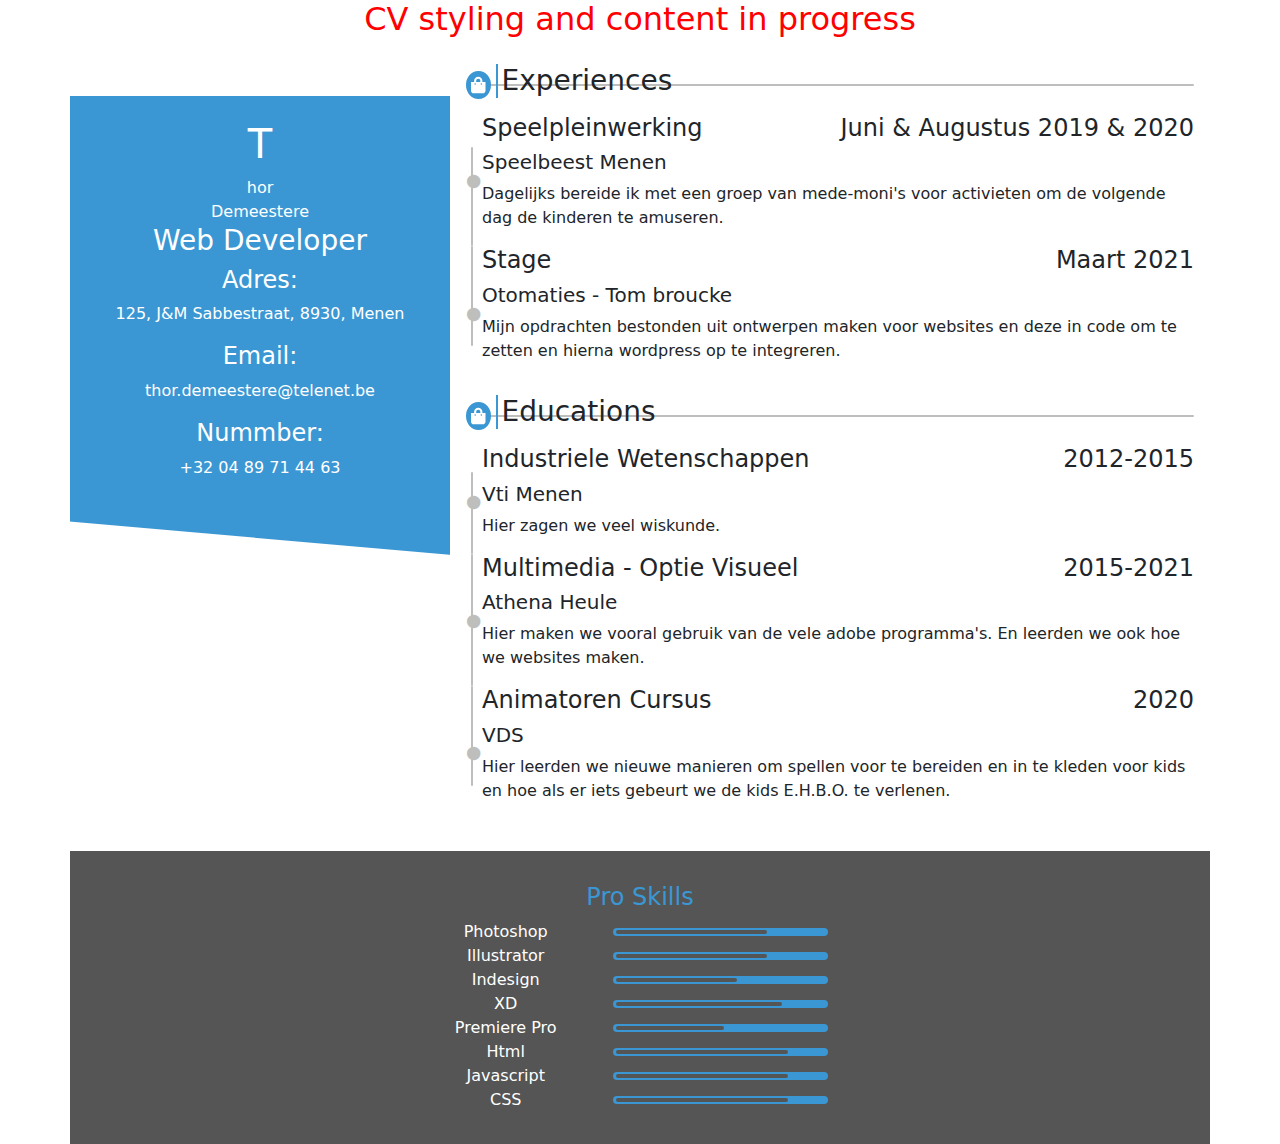
==== cv/index.html @ fda24f44 "site" ====
<!doctype html><html lang="en"><head><meta charset="UTF-8"><meta http-equiv="X-UA-Compatible" content="IE=edge"><meta name="viewport" content="width=device-width,initial-scale=1"><title>Document</title><script defer="defer" src="bundled.js?836dd555b9606986f4a6"></script><link href="./main.css?836dd555b9606986f4a6" rel="stylesheet"></head><body class="m-auto"><div class="container p-0 mt-5 d-flex"><div class="col-4 text-center text-white bookmarklinks"><div class="p-3 mt-5 bg-primary"><h2><h1>T</h1>hor<br>Demeestere</h2><h3>Web Developer</h3><h4>Adres:</h4><p>125, J&M Sabbestraat, 8930, Menen</p><h4>Email:</h4><p>thor.demeestere@telenet.be</p><h4>Nummber:</h4><p>+32 04 89 71 44 63</p></div><div class="rotate"></div></div><div class="col-8 p-3"><div class="experiences timeblocks"><h3 class="d-flex flex-wrap align-items-center"><i class="fas fa-shopping-bag"></i><div class="h3">Experiences</div><div class="line w-100"></div></h3><ul class="list experiencelist timeblockslist"><li><timeitem-blok location="Speelpleinwerking" time="Juni & Augustus 2019 & 2020" workplace="Speelbeest Menen" text="Dagelijks bereide ik met een groep van mede-moni's voor activieten om de volgende dag de kinderen te amuseren."></timeitem-blok></li><li><timeitem-blok location="Stage" time="Maart 2021" workplace="Otomaties - Tom broucke" text="Mijn opdrachten bestonden uit ontwerpen maken voor websites en deze in code om te zetten en hierna wordpress op te integreren."></timeitem-blok></li></ul></div><div class="Educations timeblocks"><h3 class="d-flex flex-wrap align-items-center"><i class="fas fa-shopping-bag"></i><div class="h3">Educations</div><div class="line w-100"></div></h3><ul class="list experiencelist timeblockslist"><li><timeitem-blok location="Industriele Wetenschappen" time="2012-2015" workplace="Vti Menen" text="Hier zagen we veel wiskunde."></timeitem-blok></li><li><timeitem-blok location="Multimedia - Optie Visueel" time="2015-2021" workplace="Athena Heule" text="Hier maken we vooral gebruik van de vele adobe programma's. En leerden we ook hoe we websites maken."></timeitem-blok></li><li><timeitem-blok location="Animatoren Cursus" time="2020" workplace="VDS" text="Hier leerden we nieuwe manieren om spellen voor te bereiden en in te kleden voor kids en hoe als er iets gebeurt we de kids E.H.B.O. te verlenen."></timeitem-blok></li></ul></div></div></div><footer class="bg-secondary container p-3 d-flex justify-content-around"><div class="proskills text-white p-3 col-5 text-center"><h4 class="text-primary">Pro Skills</h4><skill-component title="Photoshop" procentage="70"></skill-component><skill-component title="Illustrator" procentage="70"></skill-component><skill-component title="Indesign" procentage="56"></skill-component><skill-component title="XD" procentage="77"></skill-component><skill-component title="Premiere Pro" procentage="50"></skill-component><skill-component title="Html" procentage="80"></skill-component><skill-component title="Javascript" procentage="80"></skill-component><skill-component title="CSS" procentage="80"></skill-component></div></footer><div class="warning"><h2>CV styling and content in progress</h2></div></body></html>
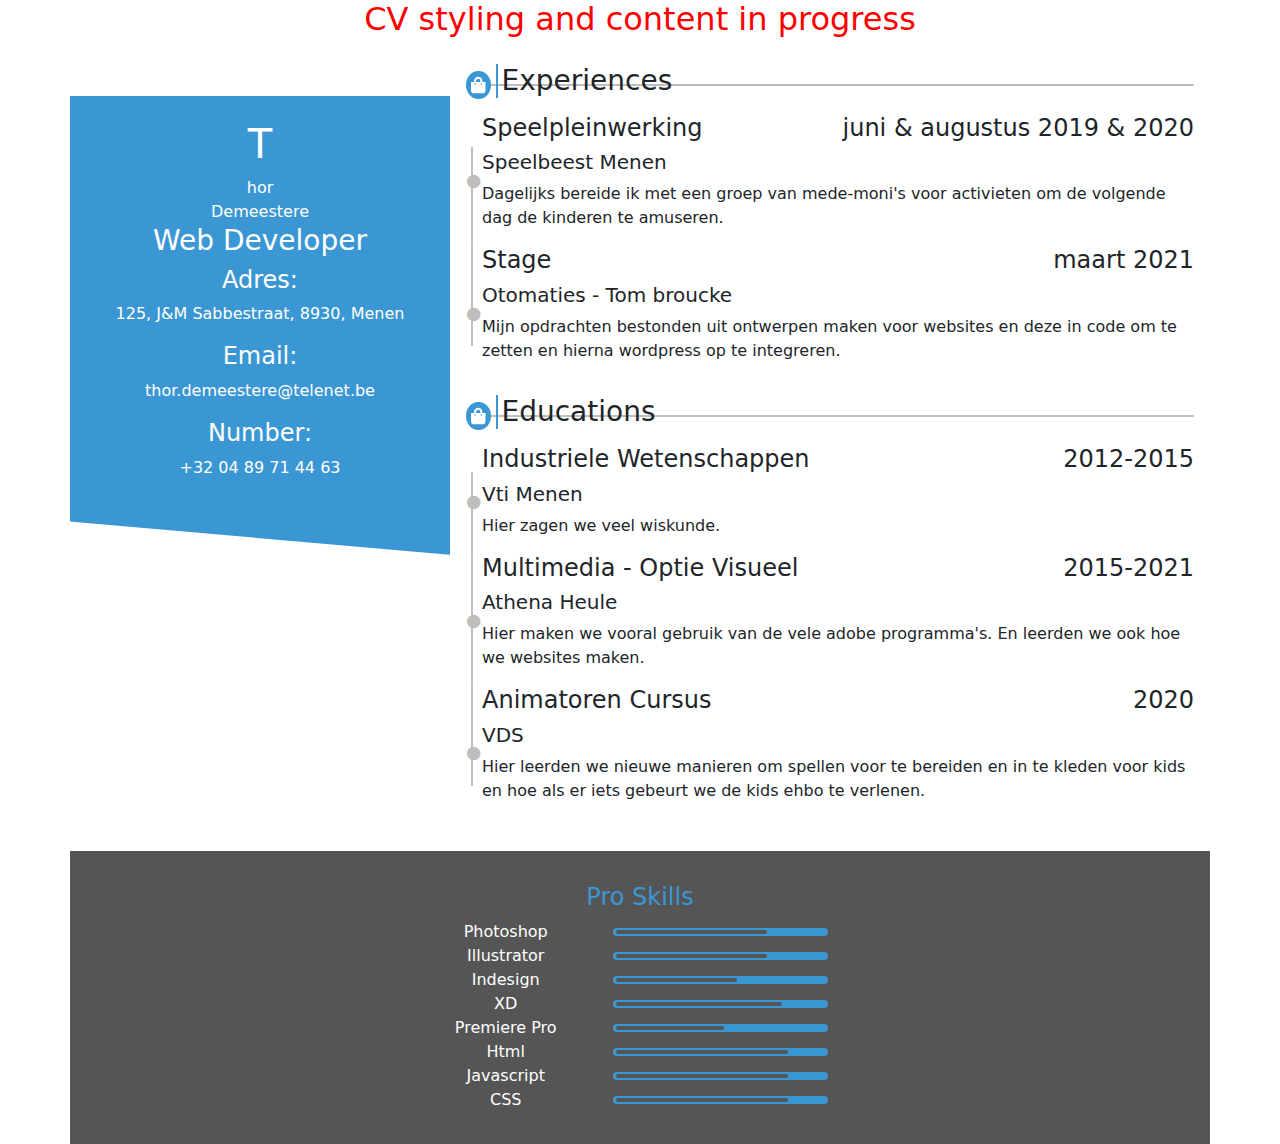
==== commit cdce485b: "Update index.html" ====
--- a/cv/index.html
+++ b/cv/index.html
@@ -1 +1 @@
-<!doctype html><html lang="en"><head><meta charset="UTF-8"><meta http-equiv="X-UA-Compatible" content="IE=edge"><meta name="viewport" content="width=device-width,initial-scale=1"><title>Document</title><script defer="defer" src="bundled.js?836dd555b9606986f4a6"></script><link href="./main.css?836dd555b9606986f4a6" rel="stylesheet"></head><body class="m-auto"><div class="container p-0 mt-5 d-flex"><div class="col-4 text-center text-white bookmarklinks"><div class="p-3 mt-5 bg-primary"><h2><h1>T</h1>hor<br>Demeestere</h2><h3>Web Developer</h3><h4>Adres:</h4><p>125, J&M Sabbestraat, 8930, Menen</p><h4>Email:</h4><p>thor.demeestere@telenet.be</p><h4>Nummber:</h4><p>+32 04 89 71 44 63</p></div><div class="rotate"></div></div><div class="col-8 p-3"><div class="experiences timeblocks"><h3 class="d-flex flex-wrap align-items-center"><i class="fas fa-shopping-bag"></i><div class="h3">Experiences</div><div class="line w-100"></div></h3><ul class="list experiencelist timeblockslist"><li><timeitem-blok location="Speelpleinwerking" time="Juni & Augustus 2019 & 2020" workplace="Speelbeest Menen" text="Dagelijks bereide ik met een groep van mede-moni's voor activieten om de volgende dag de kinderen te amuseren."></timeitem-blok></li><li><timeitem-blok location="Stage" time="Maart 2021" workplace="Otomaties - Tom broucke" text="Mijn opdrachten bestonden uit ontwerpen maken voor websites en deze in code om te zetten en hierna wordpress op te integreren."></timeitem-blok></li></ul></div><div class="Educations timeblocks"><h3 class="d-flex flex-wrap align-items-center"><i class="fas fa-shopping-bag"></i><div class="h3">Educations</div><div class="line w-100"></div></h3><ul class="list experiencelist timeblockslist"><li><timeitem-blok location="Industriele Wetenschappen" time="2012-2015" workplace="Vti Menen" text="Hier zagen we veel wiskunde."></timeitem-blok></li><li><timeitem-blok location="Multimedia - Optie Visueel" time="2015-2021" workplace="Athena Heule" text="Hier maken we vooral gebruik van de vele adobe programma's. En leerden we ook hoe we websites maken."></timeitem-blok></li><li><timeitem-blok location="Animatoren Cursus" time="2020" workplace="VDS" text="Hier leerden we nieuwe manieren om spellen voor te bereiden en in te kleden voor kids en hoe als er iets gebeurt we de kids E.H.B.O. te verlenen."></timeitem-blok></li></ul></div></div></div><footer class="bg-secondary container p-3 d-flex justify-content-around"><div class="proskills text-white p-3 col-5 text-center"><h4 class="text-primary">Pro Skills</h4><skill-component title="Photoshop" procentage="70"></skill-component><skill-component title="Illustrator" procentage="70"></skill-component><skill-component title="Indesign" procentage="56"></skill-component><skill-component title="XD" procentage="77"></skill-component><skill-component title="Premiere Pro" procentage="50"></skill-component><skill-component title="Html" procentage="80"></skill-component><skill-component title="Javascript" procentage="80"></skill-component><skill-component title="CSS" procentage="80"></skill-component></div></footer><div class="warning"><h2>CV styling and content in progress</h2></div></body></html>+<!doctype html><html lang="en"><head><meta charset="UTF-8"><meta http-equiv="X-UA-Compatible" content="IE=edge"><meta name="viewport" content="width=device-width,initial-scale=1"><title>Document</title><script defer="defer" src="bundled.js?836dd555b9606986f4a6"></script><link href="./main.css?836dd555b9606986f4a6" rel="stylesheet"></head><body class="m-auto"><div class="container p-0 mt-5 d-flex"><div class="col-4 text-center text-white bookmarklinks"><div class="p-3 mt-5 bg-primary"><h2><h1>T</h1>hor<br>Demeestere</h2><h3>Web Developer</h3><h4>Adres:</h4><p>125, J&M Sabbestraat, 8930, Menen</p><h4>Email:</h4><p>thor.demeestere@telenet.be</p><h4>Number:</h4><p>+32 04 89 71 44 63</p></div><div class="rotate"></div></div><div class="col-8 p-3"><div class="experiences timeblocks"><h3 class="d-flex flex-wrap align-items-center"><i class="fas fa-shopping-bag"></i><div class="h3">Experiences</div><div class="line w-100"></div></h3><ul class="list experiencelist timeblockslist"><li><timeitem-blok location="Speelpleinwerking" time="juni & augustus 2019 & 2020" workplace="Speelbeest Menen" text="Dagelijks bereide ik met een groep van mede-moni's voor activieten om de volgende dag de kinderen te amuseren."></timeitem-blok></li><li><timeitem-blok location="Stage" time="maart 2021" workplace="Otomaties - Tom broucke" text="Mijn opdrachten bestonden uit ontwerpen maken voor websites en deze in code om te zetten en hierna wordpress op te integreren."></timeitem-blok></li></ul></div><div class="Educations timeblocks"><h3 class="d-flex flex-wrap align-items-center"><i class="fas fa-shopping-bag"></i><div class="h3">Educations</div><div class="line w-100"></div></h3><ul class="list experiencelist timeblockslist"><li><timeitem-blok location="Industriele Wetenschappen" time="2012-2015" workplace="Vti Menen" text="Hier zagen we veel wiskunde."></timeitem-blok></li><li><timeitem-blok location="Multimedia - Optie Visueel" time="2015-2021" workplace="Athena Heule" text="Hier maken we vooral gebruik van de vele adobe programma's. En leerden we ook hoe we websites maken."></timeitem-blok></li><li><timeitem-blok location="Animatoren Cursus" time="2020" workplace="VDS" text="Hier leerden we nieuwe manieren om spellen voor te bereiden en in te kleden voor kids en hoe als er iets gebeurt we de kids ehbo te verlenen."></timeitem-blok></li></ul></div></div></div><footer class="bg-secondary container p-3 d-flex justify-content-around"><div class="proskills text-white p-3 col-5 text-center"><h4 class="text-primary">Pro Skills</h4><skill-component title="Photoshop" procentage="70"></skill-component><skill-component title="Illustrator" procentage="70"></skill-component><skill-component title="Indesign" procentage="56"></skill-component><skill-component title="XD" procentage="77"></skill-component><skill-component title="Premiere Pro" procentage="50"></skill-component><skill-component title="Html" procentage="80"></skill-component><skill-component title="Javascript" procentage="80"></skill-component><skill-component title="CSS" procentage="80"></skill-component></div></footer><div class="warning"><h2>CV styling and content in progress</h2></div></body></html>
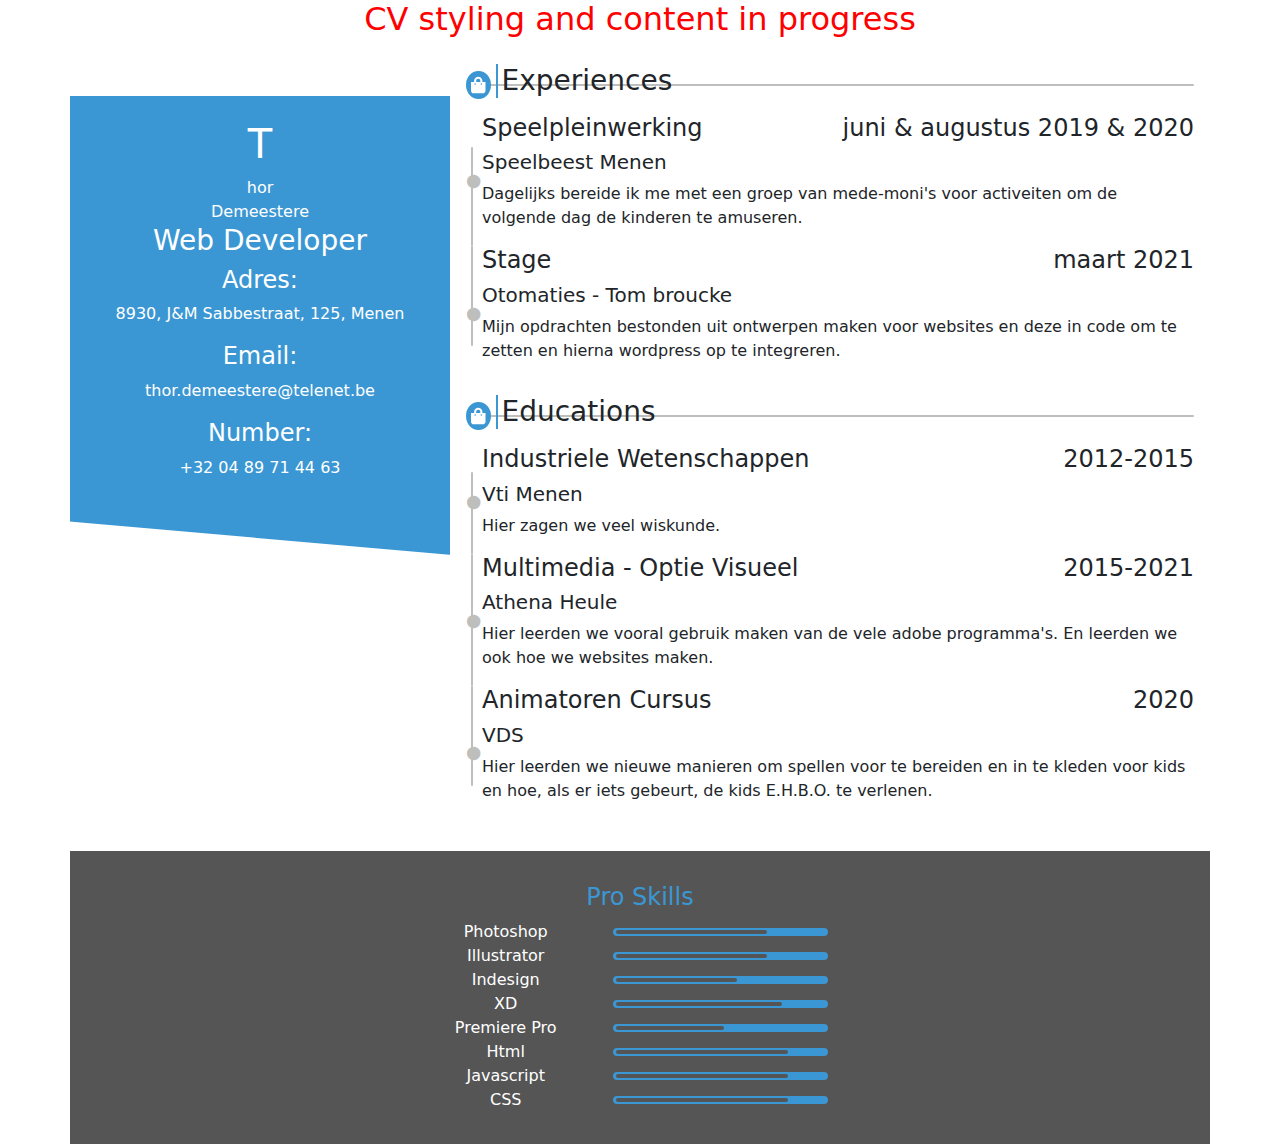
==== commit ca085c35: "added tetris from codepen to play without adds" ====
--- a/cv/index.html
+++ b/cv/index.html
@@ -1 +1 @@
-<!doctype html><html lang="en"><head><meta charset="UTF-8"><meta http-equiv="X-UA-Compatible" content="IE=edge"><meta name="viewport" content="width=device-width,initial-scale=1"><title>Document</title><script defer="defer" src="bundled.js?836dd555b9606986f4a6"></script><link href="./main.css?836dd555b9606986f4a6" rel="stylesheet"></head><body class="m-auto"><div class="container p-0 mt-5 d-flex"><div class="col-4 text-center text-white bookmarklinks"><div class="p-3 mt-5 bg-primary"><h2><h1>T</h1>hor<br>Demeestere</h2><h3>Web Developer</h3><h4>Adres:</h4><p>125, J&M Sabbestraat, 8930, Menen</p><h4>Email:</h4><p>thor.demeestere@telenet.be</p><h4>Number:</h4><p>+32 04 89 71 44 63</p></div><div class="rotate"></div></div><div class="col-8 p-3"><div class="experiences timeblocks"><h3 class="d-flex flex-wrap align-items-center"><i class="fas fa-shopping-bag"></i><div class="h3">Experiences</div><div class="line w-100"></div></h3><ul class="list experiencelist timeblockslist"><li><timeitem-blok location="Speelpleinwerking" time="juni & augustus 2019 & 2020" workplace="Speelbeest Menen" text="Dagelijks bereide ik met een groep van mede-moni's voor activieten om de volgende dag de kinderen te amuseren."></timeitem-blok></li><li><timeitem-blok location="Stage" time="maart 2021" workplace="Otomaties - Tom broucke" text="Mijn opdrachten bestonden uit ontwerpen maken voor websites en deze in code om te zetten en hierna wordpress op te integreren."></timeitem-blok></li></ul></div><div class="Educations timeblocks"><h3 class="d-flex flex-wrap align-items-center"><i class="fas fa-shopping-bag"></i><div class="h3">Educations</div><div class="line w-100"></div></h3><ul class="list experiencelist timeblockslist"><li><timeitem-blok location="Industriele Wetenschappen" time="2012-2015" workplace="Vti Menen" text="Hier zagen we veel wiskunde."></timeitem-blok></li><li><timeitem-blok location="Multimedia - Optie Visueel" time="2015-2021" workplace="Athena Heule" text="Hier maken we vooral gebruik van de vele adobe programma's. En leerden we ook hoe we websites maken."></timeitem-blok></li><li><timeitem-blok location="Animatoren Cursus" time="2020" workplace="VDS" text="Hier leerden we nieuwe manieren om spellen voor te bereiden en in te kleden voor kids en hoe als er iets gebeurt we de kids ehbo te verlenen."></timeitem-blok></li></ul></div></div></div><footer class="bg-secondary container p-3 d-flex justify-content-around"><div class="proskills text-white p-3 col-5 text-center"><h4 class="text-primary">Pro Skills</h4><skill-component title="Photoshop" procentage="70"></skill-component><skill-component title="Illustrator" procentage="70"></skill-component><skill-component title="Indesign" procentage="56"></skill-component><skill-component title="XD" procentage="77"></skill-component><skill-component title="Premiere Pro" procentage="50"></skill-component><skill-component title="Html" procentage="80"></skill-component><skill-component title="Javascript" procentage="80"></skill-component><skill-component title="CSS" procentage="80"></skill-component></div></footer><div class="warning"><h2>CV styling and content in progress</h2></div></body></html>
+<!doctype html><html lang="en"><head><meta charset="UTF-8"><meta http-equiv="X-UA-Compatible" content="IE=edge"><meta name="viewport" content="width=device-width,initial-scale=1"><title>Document</title><script defer="defer" src="bundled.js?287c8a3b5e2765781d81"></script><link href="./main.css?287c8a3b5e2765781d81" rel="stylesheet"></head><body class="m-auto"><div class="container p-0 mt-5 d-flex"><div class="col-4 text-center text-white bookmarklinks"><div class="p-3 mt-5 bg-primary"><h2><h1>T</h1>hor<br>Demeestere</h2><h3>Web Developer</h3><h4>Adres:</h4><p>8930, J&M Sabbestraat, 125, Menen</p><h4>Email:</h4><p>thor.demeestere@telenet.be</p><h4>Number:</h4><p>+32 04 89 71 44 63</p></div><div class="rotate"></div></div><div class="col-8 p-3"><div class="experiences timeblocks"><h3 class="d-flex flex-wrap align-items-center"><i class="fas fa-shopping-bag"></i><div class="h3">Experiences</div><div class="line w-100"></div></h3><ul class="list experiencelist timeblockslist"><li><timeitem-blok location="Speelpleinwerking" time="juni & augustus 2019 & 2020" workplace="Speelbeest Menen" text="Dagelijks bereide ik me met een groep van mede-moni's voor activeiten om de volgende dag de kinderen te amuseren."></timeitem-blok></li><li><timeitem-blok location="Stage" time="maart 2021" workplace="Otomaties - Tom broucke" text="Mijn opdrachten bestonden uit ontwerpen maken voor websites en deze in code om te zetten en hierna wordpress op te integreren."></timeitem-blok></li></ul></div><div class="Educations timeblocks"><h3 class="d-flex flex-wrap align-items-center"><i class="fas fa-shopping-bag"></i><div class="h3">Educations</div><div class="line w-100"></div></h3><ul class="list experiencelist timeblockslist"><li><timeitem-blok location="Industriele Wetenschappen" time="2012-2015" workplace="Vti Menen" text="Hier zagen we veel wiskunde."></timeitem-blok></li><li><timeitem-blok location="Multimedia - Optie Visueel" time="2015-2021" workplace="Athena Heule" text="Hier leerden we vooral gebruik maken van de vele adobe programma's. En leerden we ook hoe we websites maken."></timeitem-blok></li><li><timeitem-blok location="Animatoren Cursus" time="2020" workplace="VDS" text="Hier leerden we nieuwe manieren om spellen voor te bereiden en in te kleden voor kids en hoe, als er iets gebeurt, de kids E.H.B.O. te verlenen."></timeitem-blok></li></ul></div></div></div><footer class="bg-secondary container p-3 d-flex justify-content-around"><div class="proskills text-white p-3 col-5 text-center"><h4 class="text-primary">Pro Skills</h4><skill-component title="Photoshop" procentage="70"></skill-component><skill-component title="Illustrator" procentage="70"></skill-component><skill-component title="Indesign" procentage="56"></skill-component><skill-component title="XD" procentage="77"></skill-component><skill-component title="Premiere Pro" procentage="50"></skill-component><skill-component title="Html" procentage="80"></skill-component><skill-component title="Javascript" procentage="80"></skill-component><skill-component title="CSS" procentage="80"></skill-component></div></footer><div class="warning"><h2>CV styling and content in progress</h2></div></body></html>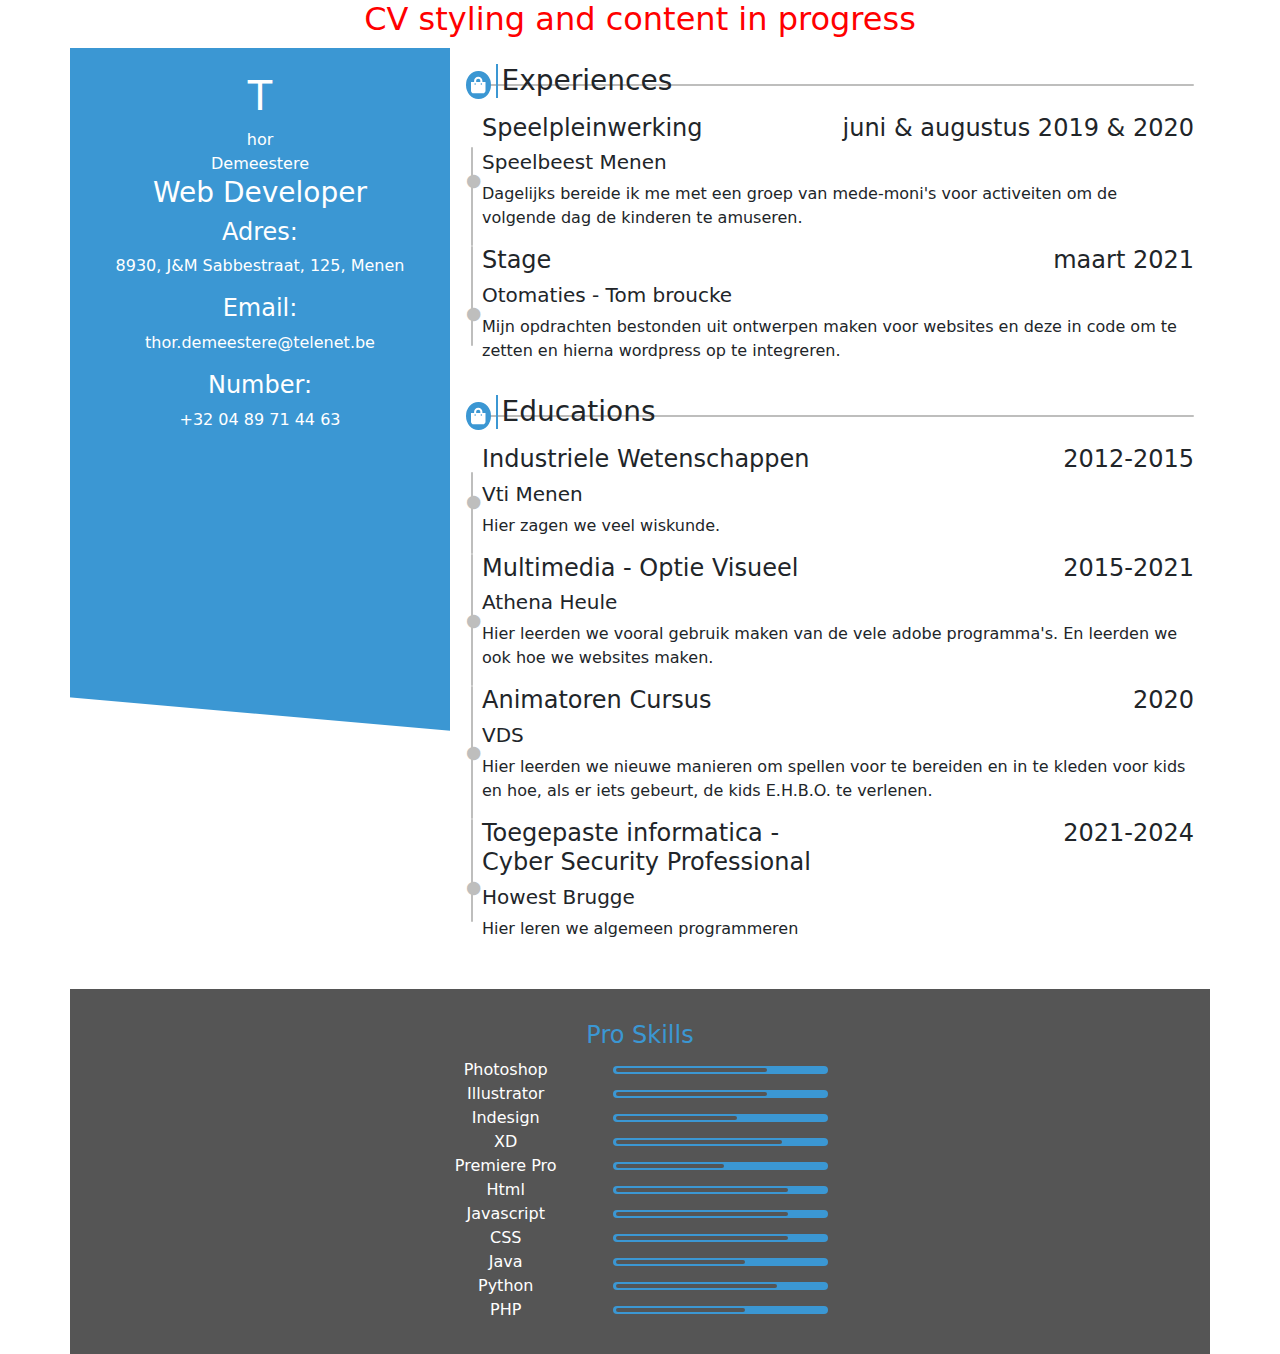
==== commit 94c149e5: "howest toegevoegd" ====
--- a/cv/index.html
+++ b/cv/index.html
@@ -1 +1 @@
-<!doctype html><html lang="en"><head><meta charset="UTF-8"><meta http-equiv="X-UA-Compatible" content="IE=edge"><meta name="viewport" content="width=device-width,initial-scale=1"><title>Document</title><script defer="defer" src="bundled.js?287c8a3b5e2765781d81"></script><link href="./main.css?287c8a3b5e2765781d81" rel="stylesheet"></head><body class="m-auto"><div class="container p-0 mt-5 d-flex"><div class="col-4 text-center text-white bookmarklinks"><div class="p-3 mt-5 bg-primary"><h2><h1>T</h1>hor<br>Demeestere</h2><h3>Web Developer</h3><h4>Adres:</h4><p>8930, J&M Sabbestraat, 125, Menen</p><h4>Email:</h4><p>thor.demeestere@telenet.be</p><h4>Number:</h4><p>+32 04 89 71 44 63</p></div><div class="rotate"></div></div><div class="col-8 p-3"><div class="experiences timeblocks"><h3 class="d-flex flex-wrap align-items-center"><i class="fas fa-shopping-bag"></i><div class="h3">Experiences</div><div class="line w-100"></div></h3><ul class="list experiencelist timeblockslist"><li><timeitem-blok location="Speelpleinwerking" time="juni & augustus 2019 & 2020" workplace="Speelbeest Menen" text="Dagelijks bereide ik me met een groep van mede-moni's voor activeiten om de volgende dag de kinderen te amuseren."></timeitem-blok></li><li><timeitem-blok location="Stage" time="maart 2021" workplace="Otomaties - Tom broucke" text="Mijn opdrachten bestonden uit ontwerpen maken voor websites en deze in code om te zetten en hierna wordpress op te integreren."></timeitem-blok></li></ul></div><div class="Educations timeblocks"><h3 class="d-flex flex-wrap align-items-center"><i class="fas fa-shopping-bag"></i><div class="h3">Educations</div><div class="line w-100"></div></h3><ul class="list experiencelist timeblockslist"><li><timeitem-blok location="Industriele Wetenschappen" time="2012-2015" workplace="Vti Menen" text="Hier zagen we veel wiskunde."></timeitem-blok></li><li><timeitem-blok location="Multimedia - Optie Visueel" time="2015-2021" workplace="Athena Heule" text="Hier leerden we vooral gebruik maken van de vele adobe programma's. En leerden we ook hoe we websites maken."></timeitem-blok></li><li><timeitem-blok location="Animatoren Cursus" time="2020" workplace="VDS" text="Hier leerden we nieuwe manieren om spellen voor te bereiden en in te kleden voor kids en hoe, als er iets gebeurt, de kids E.H.B.O. te verlenen."></timeitem-blok></li></ul></div></div></div><footer class="bg-secondary container p-3 d-flex justify-content-around"><div class="proskills text-white p-3 col-5 text-center"><h4 class="text-primary">Pro Skills</h4><skill-component title="Photoshop" procentage="70"></skill-component><skill-component title="Illustrator" procentage="70"></skill-component><skill-component title="Indesign" procentage="56"></skill-component><skill-component title="XD" procentage="77"></skill-component><skill-component title="Premiere Pro" procentage="50"></skill-component><skill-component title="Html" procentage="80"></skill-component><skill-component title="Javascript" procentage="80"></skill-component><skill-component title="CSS" procentage="80"></skill-component></div></footer><div class="warning"><h2>CV styling and content in progress</h2></div></body></html>+<!doctype html><html lang="en"><head><meta charset="UTF-8"><meta http-equiv="X-UA-Compatible" content="IE=edge"><meta name="viewport" content="width=device-width,initial-scale=1"><title>Document</title><script defer="defer" src="bundled.js?c58d8643f615ce04714f"></script><link href="./main.css?c58d8643f615ce04714f" rel="stylesheet"></head><body class="m-auto"><div class="container p-0 mt-5 d-flex"><div class="col-4 text-center text-white bookmarklinks"><div class="p-3 bg-primary"><h2><h1>T</h1>hor<br>Demeestere</h2><h3>Web Developer</h3><h4>Adres:</h4><p>8930, J&M Sabbestraat, 125, Menen</p><h4>Email:</h4><p>thor.demeestere@telenet.be</p><h4>Number:</h4><p>+32 04 89 71 44 63</p></div><div class="rotate"></div></div><div class="col-8 p-3"><div class="experiences timeblocks"><h3 class="d-flex flex-wrap align-items-center"><i class="fas fa-shopping-bag"></i><div class="h3">Experiences</div><div class="line w-100"></div></h3><ul class="list experiencelist timeblockslist"><li><timeitem-blok location="Speelpleinwerking" time="juni & augustus 2019 & 2020" workplace="Speelbeest Menen" text="Dagelijks bereide ik me met een groep van mede-moni's voor activeiten om de volgende dag de kinderen te amuseren."></timeitem-blok></li><li><timeitem-blok location="Stage" time="maart 2021" workplace="Otomaties - Tom broucke" text="Mijn opdrachten bestonden uit ontwerpen maken voor websites en deze in code om te zetten en hierna wordpress op te integreren."></timeitem-blok></li></ul></div><div class="Educations timeblocks"><h3 class="d-flex flex-wrap align-items-center"><i class="fas fa-shopping-bag"></i><div class="h3">Educations</div><div class="line w-100"></div></h3><ul class="list experiencelist timeblockslist"><li><timeitem-blok location="Industriele Wetenschappen" time="2012-2015" workplace="Vti Menen" text="Hier zagen we veel wiskunde."></timeitem-blok></li><li><timeitem-blok location="Multimedia - Optie Visueel" time="2015-2021" workplace="Athena Heule" text="Hier leerden we vooral gebruik maken van de vele adobe programma's. En leerden we ook hoe we websites maken."></timeitem-blok></li><li><timeitem-blok location="Animatoren Cursus" time="2020" workplace="VDS" text="Hier leerden we nieuwe manieren om spellen voor te bereiden en in te kleden voor kids en hoe, als er iets gebeurt, de kids E.H.B.O. te verlenen."></timeitem-blok></li><li><timeitem-blok location="Toegepaste informatica - Cyber Security Professional" time="2021-2024" workplace="Howest Brugge" text="Hier leren we algemeen programmeren"></timeitem-blok></li></ul></div></div></div><footer class="bg-secondary container p-3 d-flex justify-content-around"><div class="proskills text-white p-3 col-5 text-center"><h4 class="text-primary">Pro Skills</h4><skill-component title="Photoshop" procentage="70"></skill-component><skill-component title="Illustrator" procentage="70"></skill-component><skill-component title="Indesign" procentage="56"></skill-component><skill-component title="XD" procentage="77"></skill-component><skill-component title="Premiere Pro" procentage="50"></skill-component><skill-component title="Html" procentage="80"></skill-component><skill-component title="Javascript" procentage="80"></skill-component><skill-component title="CSS" procentage="80"></skill-component><skill-component title="Java" procentage="60"></skill-component><skill-component title="Python" procentage="75"></skill-component><skill-component title="PHP" procentage="60"></skill-component></div></footer><div class="warning"><h2>CV styling and content in progress</h2></div></body></html>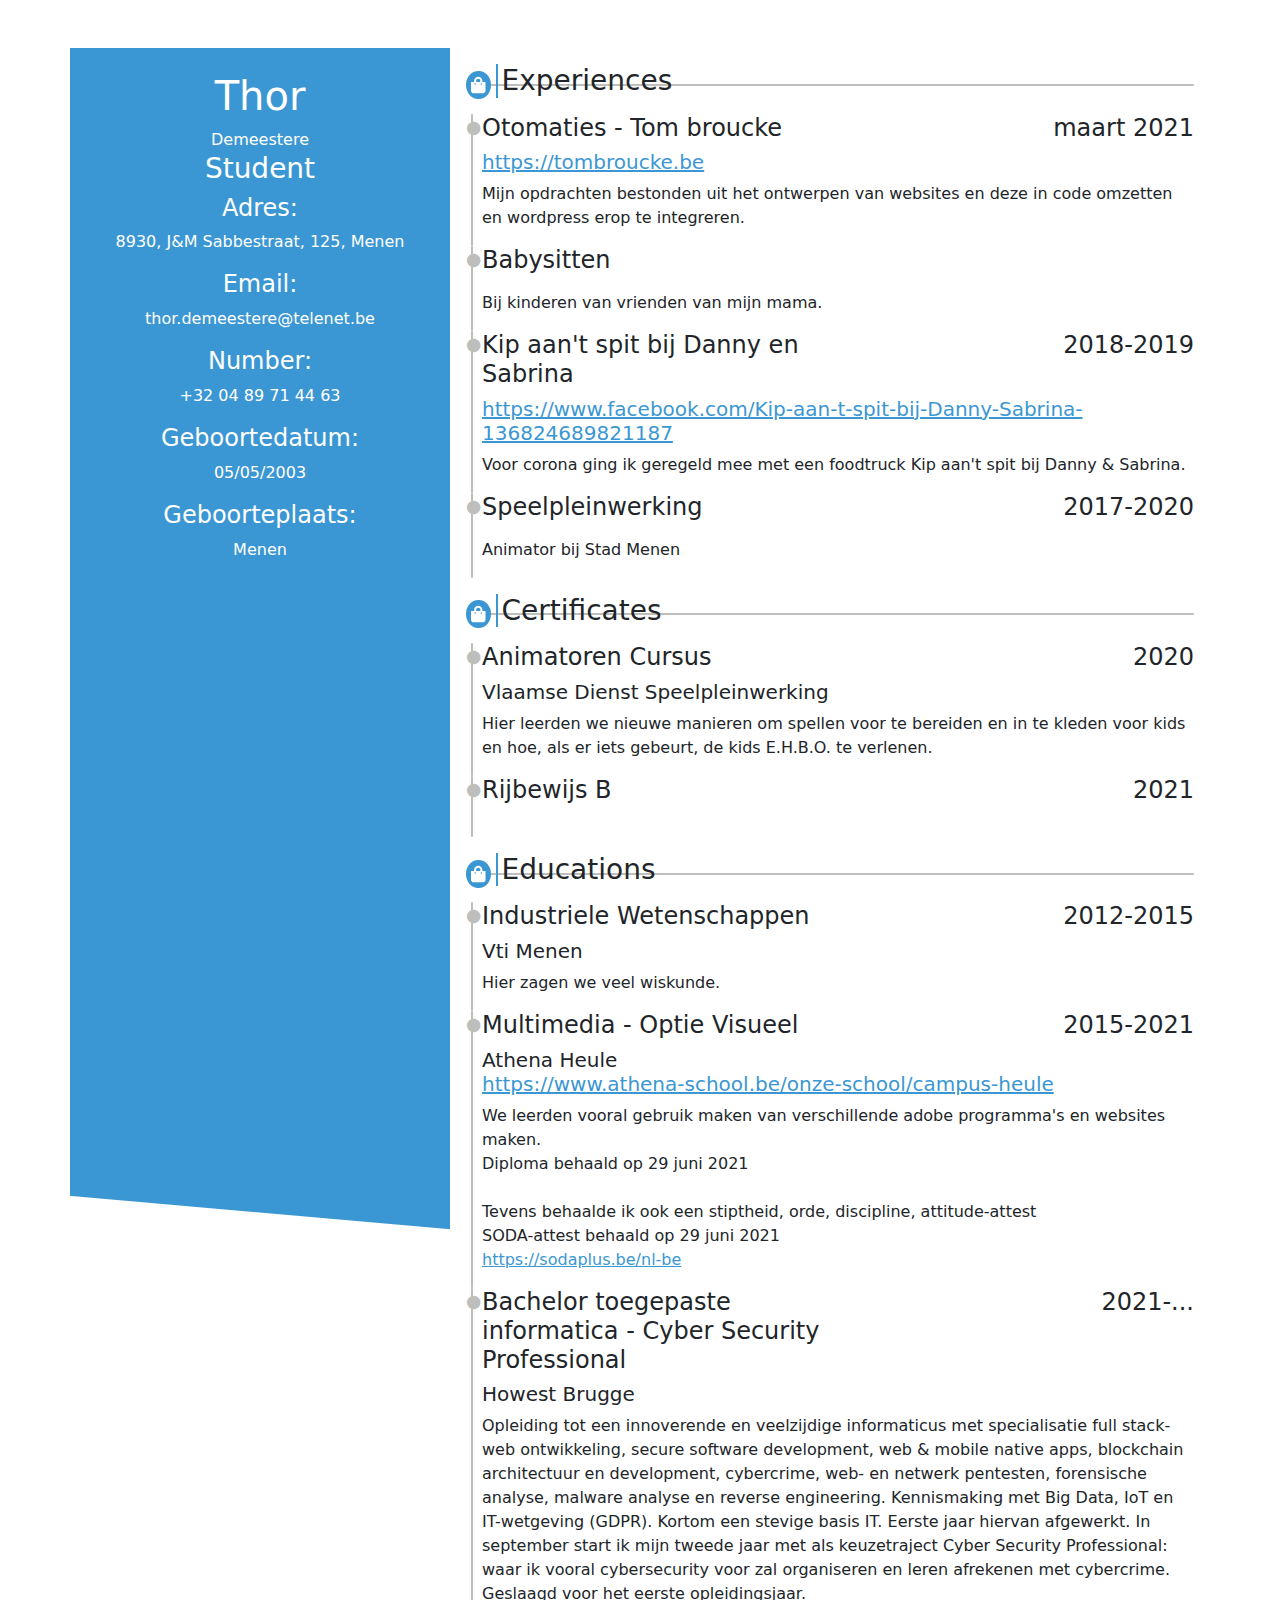
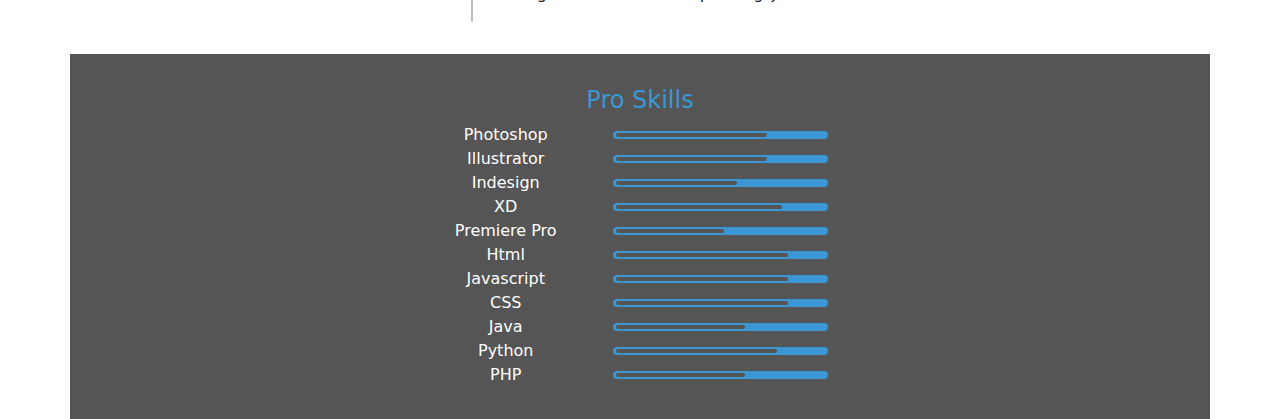
==== commit 59679403: "change 2022" ====
--- a/cv/index.html
+++ b/cv/index.html
@@ -1 +1,149 @@
-<!doctype html><html lang="en"><head><meta charset="UTF-8"><meta http-equiv="X-UA-Compatible" content="IE=edge"><meta name="viewport" content="width=device-width,initial-scale=1"><title>Document</title><script defer="defer" src="bundled.js?c58d8643f615ce04714f"></script><link href="./main.css?c58d8643f615ce04714f" rel="stylesheet"></head><body class="m-auto"><div class="container p-0 mt-5 d-flex"><div class="col-4 text-center text-white bookmarklinks"><div class="p-3 bg-primary"><h2><h1>T</h1>hor<br>Demeestere</h2><h3>Web Developer</h3><h4>Adres:</h4><p>8930, J&M Sabbestraat, 125, Menen</p><h4>Email:</h4><p>thor.demeestere@telenet.be</p><h4>Number:</h4><p>+32 04 89 71 44 63</p></div><div class="rotate"></div></div><div class="col-8 p-3"><div class="experiences timeblocks"><h3 class="d-flex flex-wrap align-items-center"><i class="fas fa-shopping-bag"></i><div class="h3">Experiences</div><div class="line w-100"></div></h3><ul class="list experiencelist timeblockslist"><li><timeitem-blok location="Speelpleinwerking" time="juni & augustus 2019 & 2020" workplace="Speelbeest Menen" text="Dagelijks bereide ik me met een groep van mede-moni's voor activeiten om de volgende dag de kinderen te amuseren."></timeitem-blok></li><li><timeitem-blok location="Stage" time="maart 2021" workplace="Otomaties - Tom broucke" text="Mijn opdrachten bestonden uit ontwerpen maken voor websites en deze in code om te zetten en hierna wordpress op te integreren."></timeitem-blok></li></ul></div><div class="Educations timeblocks"><h3 class="d-flex flex-wrap align-items-center"><i class="fas fa-shopping-bag"></i><div class="h3">Educations</div><div class="line w-100"></div></h3><ul class="list experiencelist timeblockslist"><li><timeitem-blok location="Industriele Wetenschappen" time="2012-2015" workplace="Vti Menen" text="Hier zagen we veel wiskunde."></timeitem-blok></li><li><timeitem-blok location="Multimedia - Optie Visueel" time="2015-2021" workplace="Athena Heule" text="Hier leerden we vooral gebruik maken van de vele adobe programma's. En leerden we ook hoe we websites maken."></timeitem-blok></li><li><timeitem-blok location="Animatoren Cursus" time="2020" workplace="VDS" text="Hier leerden we nieuwe manieren om spellen voor te bereiden en in te kleden voor kids en hoe, als er iets gebeurt, de kids E.H.B.O. te verlenen."></timeitem-blok></li><li><timeitem-blok location="Toegepaste informatica - Cyber Security Professional" time="2021-2024" workplace="Howest Brugge" text="Hier leren we algemeen programmeren"></timeitem-blok></li></ul></div></div></div><footer class="bg-secondary container p-3 d-flex justify-content-around"><div class="proskills text-white p-3 col-5 text-center"><h4 class="text-primary">Pro Skills</h4><skill-component title="Photoshop" procentage="70"></skill-component><skill-component title="Illustrator" procentage="70"></skill-component><skill-component title="Indesign" procentage="56"></skill-component><skill-component title="XD" procentage="77"></skill-component><skill-component title="Premiere Pro" procentage="50"></skill-component><skill-component title="Html" procentage="80"></skill-component><skill-component title="Javascript" procentage="80"></skill-component><skill-component title="CSS" procentage="80"></skill-component><skill-component title="Java" procentage="60"></skill-component><skill-component title="Python" procentage="75"></skill-component><skill-component title="PHP" procentage="60"></skill-component></div></footer><div class="warning"><h2>CV styling and content in progress</h2></div></body></html>+<!doctype html>
+<html lang="en">
+
+<head>
+    <meta charset="UTF-8">
+    <meta http-equiv="X-UA-Compatible" content="IE=edge">
+    <meta name="viewport" content="width=device-width,initial-scale=1">
+    <title>Document</title>
+    <script defer="defer" src="bundled.js?c58d8643f615ce04714f"></script>
+    <link href="./main.css?c58d8643f615ce04714f" rel="stylesheet">
+</head>
+
+<body class="m-auto">
+    <div class="container p-0 mt-5 d-flex">
+        <div class="col-4 text-center text-white bookmarklinks">
+            <div class="p-3 bg-primary">
+                <h2>
+                    <h1>Thor</h1>Demeestere
+                </h2>
+                <h3>Student</h3>
+                <h4>Adres:</h4>
+                <p>8930, J&M Sabbestraat, 125, Menen</p>
+                <h4>Email:</h4>
+                <p>thor.demeestere@telenet.be</p>
+                <h4>Number:</h4>
+                <p>+32 04 89 71 44 63</p>
+                <h4>Geboortedatum:</h4>
+                <p>05/05/2003</p>
+                <h4>Geboorteplaats:</h4>
+                <p>Menen</p>
+            </div>
+            <div class="rotate"></div>
+        </div>
+        <div class="col-8 p-3">
+            <div class="experiences timeblocks">
+                <h3 class="d-flex flex-wrap align-items-center"><i class="fas fa-shopping-bag"></i>
+                    <div class="h3">Experiences</div>
+                    <div class="line w-100"></div>
+                </h3>
+                <ul class="list experiencelist timeblockslist">
+                    <!-- <li>
+                        <timeitem-blok location="Speelpleinwerking" time="juni & augustus 2019 & 2020"
+                            workplace="Speelbeest Menen"
+                            text="Dagelijks bereide ik me met een groep van mede-moni's voor activeiten om de volgende dag de kinderen te amuseren.">
+                        </timeitem-blok>
+                    </li> -->
+                    <li>
+                        <timeitem-blok location="Otomaties - Tom broucke" time="maart 2021"
+                            workplace="<a href='https://tombroucke.be'>https://tombroucke.be</a>"
+                            text="Mijn opdrachten bestonden uit het ontwerpen van websites en deze in code omzetten en wordpress erop te integreren.">
+                        </timeitem-blok>
+                    </li>
+
+                    <li>
+                        <timeitem-blok location="Babysitten" time="" workplace=""
+                            text="Bij kinderen van vrienden van mijn mama.">
+                        </timeitem-blok>
+                    </li>
+
+                    <li>
+                        <timeitem-blok location="Kip aan't spit bij Danny en Sabrina" time="2018-2019"
+                            workplace="<a href='https://www.facebook.com/Kip-aan-t-spit-bij-Danny-Sabrina-136824689821187'>https://www.facebook.com/Kip-aan-t-spit-bij-Danny-Sabrina-136824689821187</a>"
+                            text="Voor corona ging ik geregeld mee met een foodtruck Kip aan't spit bij Danny & Sabrina.">
+                        </timeitem-blok>
+                    </li>
+
+
+                    <li>
+                        <timeitem-blok location="Speelpleinwerking" time="2017-2020" workplace=""
+                            text="Animator bij Stad Menen">
+                        </timeitem-blok>
+                    </li>
+                </ul>
+            </div>
+            <div class="Certificates timeblocks">
+                <h3 class="d-flex flex-wrap align-items-center"><i class="fas fa-shopping-bag"></i>
+                    <div class="h3">Certificates</div>
+                    <div class="line w-100"></div>
+                </h3>
+
+                <ul class="list experiencelist timeblockslist">
+                    <li>
+                        <timeitem-blok location="Animatoren Cursus" time="2020"
+                            workplace="Vlaamse Dienst Speelpleinwerking"
+                            text="Hier leerden we nieuwe manieren om spellen voor te bereiden en in te kleden voor kids en hoe, als er iets gebeurt, de kids E.H.B.O. te verlenen.">
+                        </timeitem-blok>
+                    </li>
+                    <li>
+                        <timeitem-blok location="Rijbewijs B" time="2021" workplace="" text=""></timeitem-blok>
+                    </li>
+                </ul>
+            </div>
+            <div class="Educations timeblocks">
+                <h3 class="d-flex flex-wrap align-items-center"><i class="fas fa-shopping-bag"></i>
+                    <div class="h3">Educations</div>
+                    <div class="line w-100"></div>
+                </h3>
+                <ul class="list experiencelist timeblockslist">
+                    <li>
+                        <timeitem-blok location="Industriele Wetenschappen" time="2012-2015" workplace="Vti Menen"
+                            text="Hier zagen we veel wiskunde."></timeitem-blok>
+                    </li>
+                    <li>
+                        <timeitem-blok location="Multimedia - Optie Visueel" time="2015-2021"
+                            workplace="Athena Heule <br> 
+                            <a href='https://www.athena-school.be/onze-school/campus-heule'>https://www.athena-school.be/onze-school/campus-heule</a>" text="We leerden vooral gebruik maken van verschillende adobe programma's en websites maken.<br> 
+                            Diploma behaald op 29 juni 2021<br> <br>
+
+                            Tevens behaalde ik ook een stiptheid, orde, discipline, attitude-attest <br> 
+                            SODA-attest behaald op 29 juni 2021 <br> 
+                            <a href='https://sodaplus.be/nl-be'>https://sodaplus.be/nl-be</a>">
+                        </timeitem-blok>
+                    </li>
+                    <li>
+                        <timeitem-blok location="Bachelor toegepaste informatica - Cyber Security Professional"
+                            time="2021-..." workplace="Howest Brugge" text="Opleiding tot een innoverende en veelzijdige informaticus met specialisatie full stack-web ontwikkeling, secure software development, web & mobile native apps, blockchain architectuur en development, cybercrime, web- en netwerk pentesten, forensische analyse, malware analyse en reverse engineering. Kennismaking met Big Data, IoT en IT-wetgeving (GDPR). Kortom een stevige basis IT.
+                            Eerste jaar hiervan afgewerkt.
+                            In september start ik mijn tweede jaar met als keuzetraject Cyber Security Professional: waar ik vooral cybersecurity voor zal organiseren en leren afrekenen met cybercrime.
+                            Geslaagd voor het eerste opleidingsjaar.
+                            "></timeitem-blok>
+                    </li>
+                </ul>
+            </div>
+        </div>
+    </div>
+    <footer class="bg-secondary container p-3 d-flex justify-content-around">
+        <div class="proskills text-white p-3 col-5 text-center">
+            <h4 class="text-primary">Pro Skills</h4>
+            <skill-component title="Photoshop" procentage="70"></skill-component>
+            <skill-component title="Illustrator" procentage="70"></skill-component>
+            <skill-component title="Indesign" procentage="56"></skill-component>
+            <skill-component title="XD" procentage="77"></skill-component>
+            <skill-component title="Premiere Pro" procentage="50"></skill-component>
+            <skill-component title="Html" procentage="80"></skill-component>
+            <skill-component title="Javascript" procentage="80"></skill-component>
+            <skill-component title="CSS" procentage="80"></skill-component>
+            <skill-component title="Java" procentage="60"></skill-component>
+            <skill-component title="Python" procentage="75"></skill-component>
+            <skill-component title="PHP" procentage="60"></skill-component>
+        </div>
+    </footer>
+    <!-- <div class="warning">
+        <h2>CV styling and content in progress</h2>
+    </div> -->
+
+
+</body>
+
+</html>
